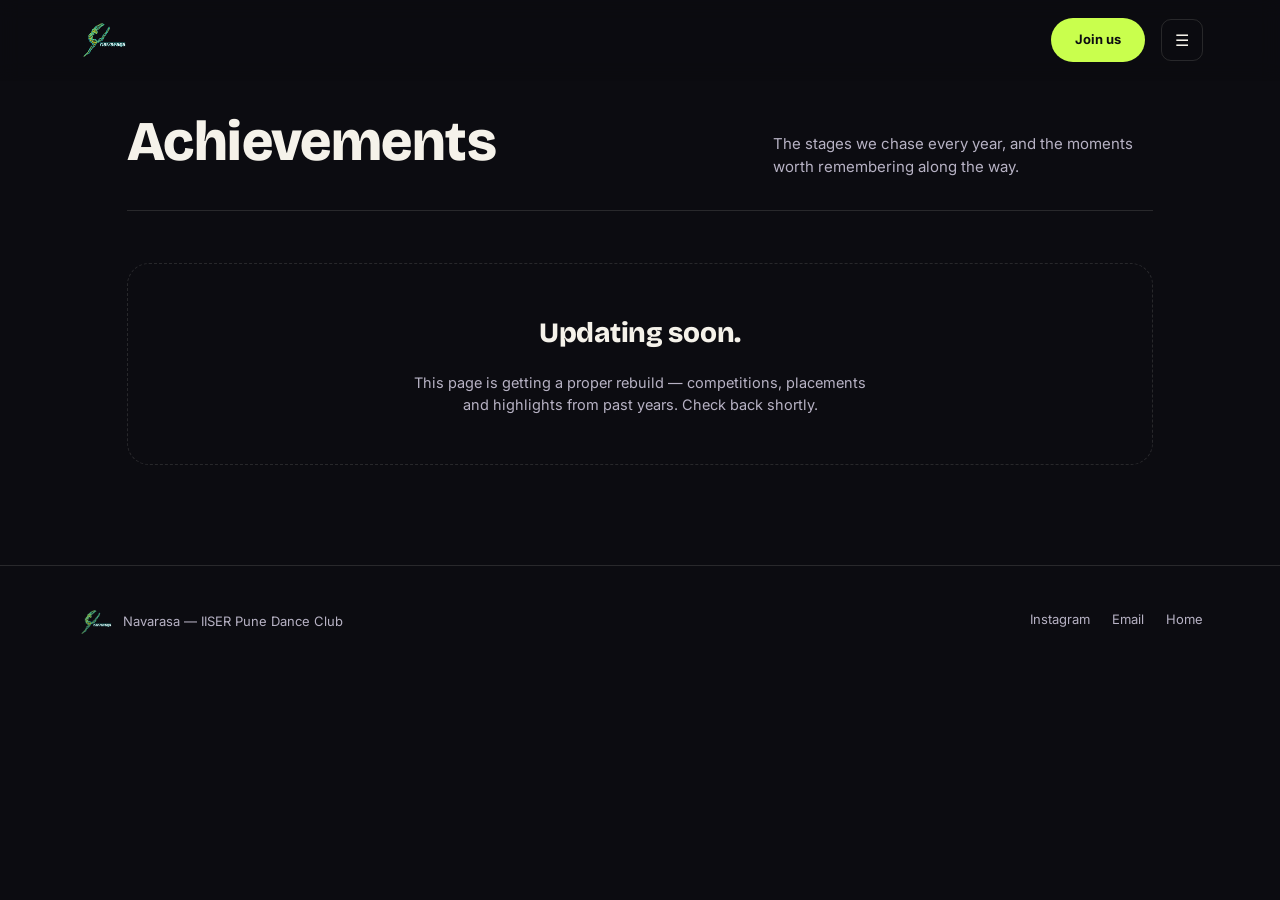
==== navarasa-site/achievements.html @ 78e98917 "modified to pafe view, updated the calender view, added short view section and more" ====
<!doctype html>
<html lang="en">
<head>
<meta charset="utf-8">
<meta name="viewport" content="width=device-width, initial-scale=1">
<title>Achievements — Navarasa</title>
<meta name="description" content="The competitions Navarasa, the IISER Pune dance club, trains for and competes at.">
<link rel="preconnect" href="https://fonts.googleapis.com">
<link rel="preconnect" href="https://fonts.gstatic.com" crossorigin>
<link href="https://fonts.googleapis.com/css2?family=Bricolage+Grotesque:opsz,wght@12..96,400..800&family=Permanent+Marker&family=Inter:wght@400;500;600;700&display=swap" rel="stylesheet">
<link rel="stylesheet" href="css/style.css">
</head>
<body>

<!-- ============ NAV ============ -->
<div class="topbar" id="topbar">
  <a href="index.html" class="brand"><img src="assets/logo.png" alt="Navarasa logo"></a>
  <div class="nav-cta">
    <a href="join.html" class="btn btn-acid" style="padding:10px 22px; font-size:13px;">Join us</a>
    <button class="menu-btn" id="menuOpen" aria-label="Open menu">☰</button>
  </div>
</div>

<div class="drawer" id="drawer">
  <div class="drawer-head">
    <a href="index.html" class="brand"><img src="assets/logo.png" alt="" style="height:30px"></a>
    <button class="menu-btn" id="menuClose" aria-label="Close menu" style="border-color:var(--line)">✕</button>
  </div>
  <nav>
    <a href="index.html" class="dl">Home</a>
    <a href="events.html" class="dl">Events</a>
    <a href="gallery.html" class="dl">Gallery</a>
    <a href="booking.html" class="dl">Book the room</a>
    <a href="team.html" class="dl">Team</a>
    <a href="achievements.html" class="dl active">Achievements</a>
    <a href="alumni.html" class="dl">Alumni</a>
    <a href="join.html" class="dl" style="color:var(--acid)">Join Navarasa</a>
  </nav>
</div>

<!-- ============ ACHIEVEMENTS ============ -->
<section class="section" id="achievements">
  <div class="wrap">
    <div class="head-row">
      <h2>Achievements</h2>
      <p>The stages we chase every year, and the moments worth remembering along the way.</p>
    </div>

    <div class="alumni-box">
      <h3>Updating soon.</h3>
      <p>This page is getting a proper rebuild — competitions, placements and highlights from past years. Check back shortly.</p>
    </div>
  </div>
</section>

<footer>
  <a href="index.html" class="fbrand"><img src="assets/logo.png" alt=""><span>Navarasa — IISER Pune Dance Club</span></a>
  <div class="flinks">
    <a href="https://instagram.com/_navarasa_" target="_blank" rel="noopener">Instagram</a>
    <a href="mailto:dance@sac.iiserpune.ac.in">Email</a>
    <a href="index.html">Home</a>
  </div>
</footer>

<script src="js/script.js"></script>
</body>
</html>
---- navarasa-site/css/style.css ----
/* ============ TOKENS ============ */
:root{
  --ink:#0c0c11;
  --ink-soft:#151420;
  --card:#1a1926;
  --line:rgba(245,242,234,.12);
  --paper:#f5f2ea;
  --paper-dim:#b7b2c4;
  --violet:#7c3bed;
  --violet-deep:#4b1fb0;
  --acid:#c9ff4d;
  --coral:#ff5c39;
  --magenta:#ff2f7e;
  --cyan:#31e0c8;
  --gold:#d4a843;

  --display:"Bricolage Grotesque", "Inter", sans-serif;
  --brush:"Permanent Marker", cursive;
  --sans:"Inter", -apple-system, sans-serif;

  --wrap: 1180px;
  --edge: 6vw;
}
@media (max-width:640px){ :root{ --edge: 22px; } }

*{ box-sizing:border-box; }
html{ scroll-behavior:smooth; }
body{
  margin:0;
  background:var(--ink);
  color:var(--paper);
  font-family:var(--sans);
  line-height:1.5;
  -webkit-font-smoothing:antialiased;
}
img{ max-width:100%; display:block; }
a{ color:inherit; text-decoration:none; }
h1,h2,h3,h4{ font-family:var(--display); font-weight:800; margin:0; letter-spacing:-0.01em; }
p{ margin:0; }
:focus-visible{ outline:3px solid var(--acid); outline-offset:3px; }
button{ font:inherit; color:inherit; cursor:pointer; }

.wrap{ max-width:var(--wrap); margin:0 auto; padding:0 var(--edge); }
.section{ padding:100px 0; position:relative; }
@media (max-width:640px){ .section{ padding:64px 0; } }

.eyebrow-pill{
  display:inline-flex; align-items:center; gap:8px;
  background:var(--ink-soft); border:1px solid var(--line);
  padding:8px 16px; border-radius:999px;
  font-size:13px; color:var(--paper-dim);
}
.eyebrow-pill b{ color:var(--acid); font-weight:600; }
.eyebrow-pill .pulse-dot{
  width:7px; height:7px; border-radius:50%; background:var(--magenta);
  box-shadow:0 0 8px var(--magenta);
  animation:dotPulse 2s infinite ease-in-out;
}
@keyframes dotPulse{
  0%,100%{ transform:scale(1); opacity:1; }
  50%{ transform:scale(1.4); opacity:.6; }
}

.sr-only{
  position:absolute; width:1px; height:1px; padding:0; margin:-1px;
  overflow:hidden; clip:rect(0,0,0,0); white-space:nowrap; border:0;
}

.btn{
  display:inline-flex; align-items:center; justify-content:center; gap:10px;
  padding:15px 28px; border-radius:999px; font-weight:700; font-size:15px;
  border:2px solid transparent; transition:transform .18s ease, background .18s ease;
  cursor:pointer;
}
.btn:hover{ transform:translateY(-2px); }
.btn-acid{ background:var(--acid); color:#0c0c11; }
.btn-acid:hover{ background:#dfffa0; }
.btn-outline{ background:transparent; border-color:var(--paper); color:var(--paper); }
.btn-outline:hover{ background:var(--paper); color:#0c0c11; }
.btn-magenta-outline{ background:transparent; border-color:var(--magenta); color:var(--magenta); }
.btn-magenta-outline:hover{ background:var(--magenta); color:#fff; }

.tag{
  font-size:12px; font-weight:700; letter-spacing:.02em;
  padding:5px 12px; border-radius:999px; display:inline-block;
}
.status-october{ background:rgba(255,47,126,.16); color:var(--magenta); }
.status-monthly{ background:rgba(49,224,200,.16); color:var(--cyan); }

@media (prefers-reduced-motion: reduce){
  *{ animation-duration:.001ms !important; animation-iteration-count:1 !important; transition-duration:.001ms !important; scroll-behavior:auto !important; }
}

/* ============ NAV ============ */
.topbar{
  position:fixed; top:0; left:0; right:0; z-index:500;
  display:flex; align-items:center; justify-content:space-between;
  padding:18px var(--edge);
  background:rgba(12,12,17,.7);
  backdrop-filter:blur(10px);
  border-bottom:1px solid transparent;
  transition:border-color .3s, background .3s;
}
.topbar.scrolled{ border-color:var(--line); background:rgba(12,12,17,.92); }
.brand{ display:flex; align-items:center; gap:10px; }
.brand img{ height:34px; width:auto; }
.brand span{ font-family:var(--display); font-weight:800; font-size:19px; letter-spacing:.02em; }
.nav-links{ display:flex; gap:30px; font-size:14px; font-weight:600; }
.nav-links a{ color:var(--paper-dim); transition:color .2s; }
.nav-links a:hover{ color:var(--acid); }
.nav-links a.active{ color:var(--paper); }
.dl.active{ color:var(--acid); }
.nav-cta{ display:flex; align-items:center; gap:16px; }
.menu-btn{
  display:grid; background:none; border:1px solid var(--line); border-radius:10px;
  width:42px; height:42px; place-items:center;
}
@media (max-width:860px){
  .nav-links{ display:none; }
}
.drawer{
  position:fixed; inset:0; z-index:600; background:var(--ink);
  transform:translateY(-100%); transition:transform .35s cubic-bezier(.7,0,.2,1);
  display:flex; flex-direction:column; padding:24px var(--edge);
}
.drawer.open{ transform:none; }
.drawer-head{ display:flex; justify-content:space-between; align-items:center; margin-bottom:40px; }
.drawer nav{ display:flex; flex-direction:column; gap:26px; font-family:var(--display); font-size:32px; font-weight:800; }
.drawer nav a{ color:var(--paper); }

/* ============ INTRO / LANDING OVERLAY ============ */
#introOverlay{
  position:fixed; inset:0; z-index:2000;
  background:var(--ink);
  display:flex; flex-direction:column; align-items:center; justify-content:center; gap:20px;
  transition:opacity .6s ease, visibility .6s ease;
}
#introOverlay img{
  width:min(46vw, 220px);
  opacity:0; transform:scale(.82);
  animation:introLogoIn .9s cubic-bezier(.2,.8,.2,1) forwards .1s;
  filter:drop-shadow(0 0 30px rgba(201,255,77,.22));
}
#introOverlay .intro-bar{
  width:64px; height:2px; background:var(--line); position:relative; overflow:hidden; border-radius:2px;
}
#introOverlay .intro-bar::after{
  content:""; position:absolute; inset:0; background:var(--acid);
  transform:scaleX(0); transform-origin:left;
  animation:introBarFill 1s cubic-bezier(.2,.8,.2,1) forwards .55s;
}
#introOverlay.hide{ opacity:0; visibility:hidden; pointer-events:none; }
@keyframes introLogoIn{ to{ opacity:1; transform:scale(1); } }
@keyframes introBarFill{ to{ transform:scaleX(1); } }

/* ============ HERO ============ */
.hero{
  position:relative; min-height:100vh; display:flex; flex-direction:column;
  justify-content:flex-end; overflow:hidden; padding-top:110px;
}
.hero-media{ position:absolute; inset:0; z-index:0; }
.hero-media img{ width:100%; height:100%; object-fit:cover; object-position:center 30%; filter:saturate(1.05); }
/* Lighter overlay so the background image shows through more clearly */
.hero-media::after{
  content:""; position:absolute; inset:0;
  background:
    linear-gradient(180deg, rgba(12,12,17,.30) 0%, rgba(12,12,17,.15) 35%, rgba(12,12,17,.85) 88%),
    radial-gradient(circle at 12% 8%, rgba(124,59,237,.30), transparent 45%);
}
/* Only the coral blob remains — green/acid blob removed */
.blob{ position:absolute; border-radius:50%; filter:blur(2px); z-index:1; pointer-events:none; }
.blob-coral{ width:70px; height:70px; background:var(--coral); bottom:34%; left:5vw; opacity:.65; border-radius:38% 62% 60% 40%/40% 40% 60% 60%; }

.hero-content{ position:relative; z-index:2; padding:0 var(--edge) 70px; }
.hero-badge{ margin-bottom:22px; }

/* Dynamic shimmer wordmark — custom logotype, masked so the same animated
   gradient effect that used to run on the text now runs on the artwork */
.hero h1{ line-height:.86; }
.hero-wordmark{
  display:block;
  width:min(88vw, 760px);
  aspect-ratio:1400/394;
  background:linear-gradient(105deg,
    rgba(245,242,234,.5) 0%,
    rgba(245,242,234,.82) 20%,
    rgba(201,255,77,.5) 34%,
    rgba(245,242,234,.82) 48%,
    rgba(245,242,234,.5) 62%,
    rgba(245,242,234,.82) 80%,
    rgba(245,242,234,.5) 100%);
  background-size:260% 100%;
  -webkit-mask-image:url("[data-uri]");
  mask-image:url("[data-uri]");
  -webkit-mask-repeat:no-repeat; mask-repeat:no-repeat;
  -webkit-mask-position:left center; mask-position:left center;
  -webkit-mask-size:contain; mask-size:contain;
  opacity:0; transform:translateY(40px);
  animation: riseUp .8s cubic-bezier(.2,.8,.2,1) forwards, heroShimmer 9s ease-in-out infinite;
  animation-delay:0s, .4s;
}
@keyframes heroShimmer{
  0%{ background-position:0% 50%; }
  100%{ background-position:-260% 50%; }
}
@keyframes riseUp{ to{ opacity:1; transform:none; } }
.hero .brush{
  font-family:var(--brush); font-weight:400; color:var(--acid);
  font-size:clamp(22px, 3vw, 36px); display:block; margin-top:18px; transform:rotate(-1.5deg);
  opacity:.85;
}
.hero-row{ display:flex; flex-wrap:wrap; align-items:center; gap:20px; margin-top:36px; }
.hero-sub{ max-width:440px; color:rgba(183,178,196,.75); font-size:16px; }
.scroll-cue{ position:absolute; bottom:26px; right:var(--edge); z-index:2; color:var(--paper-dim); font-size:12px; display:flex; flex-direction:column; align-items:center; gap:8px; }
.scroll-cue .line{ width:1px; height:34px; background:linear-gradient(var(--paper-dim), transparent); animation:scrolldown 1.8s ease-in-out infinite; }
@keyframes scrolldown{ 0%{ transform:scaleY(0); transform-origin:top;} 50%{transform:scaleY(1); transform-origin:top;} 51%{transform-origin:bottom;} 100%{transform:scaleY(0); transform-origin:bottom;} }

/* (hero h1 span entrance + shimmer animation now defined above, combined) */

/* (photo strip removed for now) */

/* ============ ABOUT — 3D TILT CARD ============ */
.about-section{
  background:radial-gradient(circle at 80% 0%, rgba(124,59,237,.10), transparent 55%), var(--ink);
  overflow:hidden;
}
.about-layout{ display:grid; grid-template-columns:.85fr 1.15fr; gap:60px; align-items:center; }
@media (max-width:900px){ .about-layout{ grid-template-columns:1fr; gap:40px; } }

.about-copy p{ color:var(--paper-dim); font-size:16px; line-height:1.7; margin-bottom:18px; max-width:460px; }
.about-copy p:last-of-type{ margin-bottom:0; }

.about-tilt-wrap{
  perspective:1400px;
  display:flex; align-items:center; justify-content:center;
}
.about-card{
  position:relative;
  width:100%;
  max-width:420px;
  aspect-ratio:4/5;
  border-radius:26px;
  transform-style:preserve-3d;
  transform:rotateX(0deg) rotateY(0deg);
  transition:transform .35s cubic-bezier(.2,.8,.2,1);
  will-change:transform;
}
.about-card-bg{
  position:absolute; inset:0; border-radius:26px; overflow:hidden;
  transform:translateZ(-30px) scale(1.12);
}
.about-card-bg img{ width:100%; height:100%; object-fit:cover; filter:saturate(1.05); }
.about-card-bg::after{
  content:""; position:absolute; inset:0;
  background:linear-gradient(180deg, rgba(12,12,17,0) 0%, rgba(12,12,17,.1) 55%, rgba(12,12,17,.82) 100%);
}
.about-card-caption{
  position:absolute; left:0; right:0; bottom:0; padding:28px;
  transform:translateZ(10px);
}
.about-card-caption .brush{
  font-family:var(--brush); color:var(--acid); font-size:22px; transform:rotate(-2deg);
  display:block; margin-bottom:8px; text-shadow:0 2px 14px rgba(0,0,0,.7);
}
.about-card-caption h3{ font-size:24px; color:var(--paper); text-shadow:0 2px 14px rgba(0,0,0,.7); }
.about-card-badge{
  position:absolute; top:26px; right:26px;
  transform:translateZ(60px);
  background:var(--acid); color:#0c0c11; font-family:var(--display); font-weight:800;
  font-size:13px; padding:10px 16px; border-radius:999px;
  box-shadow:0 15px 30px rgba(0,0,0,.5);
}
@media (max-width:640px){
  .about-card{ max-width:320px; }
}

/* ============ SECTION HEADINGS ============ */
.head-row{ display:flex; align-items:flex-end; justify-content:space-between; gap:24px; flex-wrap:wrap; margin-bottom:52px; border-bottom:1px solid var(--line); padding-bottom:26px; }
.head-row h2{ font-size:clamp(34px,5vw,56px); }
.head-row p{ max-width:380px; color:var(--paper-dim); font-size:15px; padding-bottom:6px; }

/* ============ MOVEMENT / FEATURE TILES ============ */
.tiles{ display:grid; grid-template-columns:1fr 1fr; gap:2px; background:var(--line); border:1px solid var(--line); }
@media (max-width:760px){ .tiles{ grid-template-columns:1fr; } }
.tile{ background:var(--ink); padding:38px; display:flex; flex-direction:column; gap:16px; transition:background .25s; }
.tile:hover{ background:var(--ink-soft); }
.tile .ic{ width:46px; height:46px; }
.tile h3{ font-size:26px; }
.tile p{ color:var(--paper-dim); font-size:14.5px; max-width:340px; }

/* ============ EVENTS — CALENDAR (dynamic glow) ============ */
.events-section{ background:radial-gradient(circle at 85% 10%, rgba(255,47,126,.14), transparent 55%), var(--ink-soft); border-top:1px solid var(--line); border-bottom:1px solid var(--line); }

.calendar-card{
  background:rgba(26,25,38,.6);
  backdrop-filter:blur(22px); -webkit-backdrop-filter:blur(22px);
  border:1px solid rgba(255,47,126,.22); border-radius:28px;
  padding:34px; margin-bottom:26px;
  box-shadow:0 24px 70px rgba(0,0,0,.55), 0 0 40px rgba(255,47,126,.08);
  transition:box-shadow .3s ease, border-color .3s ease;
}
@media (max-width:640px){ .calendar-card{ padding:22px 16px; border-radius:20px; } }
.calendar-head{ display:flex; justify-content:space-between; align-items:flex-start; margin-bottom:30px; gap:16px; }
.calendar-head .eyebrow-pill{ margin-bottom:10px; }
.calendar-month-row{ display:flex; align-items:center; gap:14px; }
.calendar-month{ font-size:clamp(30px,5vw,46px); min-width:13ch; }
.calendar-mark{ height:26px; width:auto; opacity:.75; }

.cal-nav-btn{
  width:38px; height:38px; border-radius:50%; flex:none;
  background:rgba(255,255,255,.04); border:1px solid var(--line);
  color:var(--paper); font-size:17px; display:grid; place-items:center;
  transition:background .2s ease, border-color .2s ease, box-shadow .2s ease, transform .2s ease;
}
.cal-nav-btn:hover{
  background:rgba(255,47,126,.16); border-color:var(--magenta);
  box-shadow:0 0 16px rgba(255,47,126,.35); transform:translateY(-1px);
}

.calendar-grid{ display:grid; grid-template-columns:repeat(7,1fr); gap:4px; }
.cal-dow{ text-align:center; font-size:11px; font-weight:700; letter-spacing:.05em; text-transform:uppercase; color:var(--paper-dim); padding-bottom:12px; }
.cal-day{
  min-height:64px; border-radius:12px; padding-top:10px;
  display:flex; flex-direction:column; align-items:center; gap:5px;
  font-size:14px; color:var(--paper-dim); text-align:center;
  background:rgba(255,255,255,.015); border:1px solid transparent;
  transition:background .25s ease, border-color .25s ease, box-shadow .25s ease, transform .25s ease;
}
.cal-day.empty{ visibility:hidden; background:none; }
.cal-day .num{ line-height:1; }
.cal-day.marked{
  cursor:pointer;
  background:rgba(255,47,126,.07);
  border-color:rgba(255,47,126,.25);
  box-shadow:0 0 14px rgba(255,47,126,.08);
}
.cal-day.marked .num{ color:var(--paper); font-weight:800; }
.cal-day.marked:hover{
  background:rgba(255,47,126,.18);
  border-color:rgba(255,47,126,.5);
  box-shadow:0 0 22px rgba(255,47,126,.3);
  transform:translateY(-2px);
}
.cal-day .dot-bar{ width:20px; height:4px; border-radius:2px; }
.cal-day .cal-cap{ font-size:8.5px; line-height:1.25; color:var(--paper-dim); max-width:60px; }
.dot-bar.cat-october{ background:var(--magenta); box-shadow:0 0 8px rgba(255,47,126,.6); }
.dot-bar.cat-monthly{ background:var(--cyan); box-shadow:0 0 8px rgba(49,224,200,.6); }
@media (max-width:640px){
  .cal-day{ min-height:52px; font-size:12px; padding-top:8px; }
  .cal-day .cal-cap{ display:none; }
}

.calendar-legend{ display:flex; gap:26px; flex-wrap:wrap; margin-bottom:16px; }
.legend-item{ display:flex; align-items:center; gap:8px; font-size:13px; color:var(--paper-dim); }
.legend-dot{ width:10px; height:10px; border-radius:50%; flex:none; }
.legend-dot.cat-october{ background:var(--magenta); box-shadow:0 0 8px var(--magenta); }
.legend-dot.cat-monthly{ background:var(--cyan); box-shadow:0 0 8px var(--cyan); }

.events-note{ margin-top:6px; color:var(--paper-dim); font-size:13.5px; display:flex; align-items:center; gap:10px; flex-wrap:wrap; }
.events-note a{ color:var(--magenta); font-weight:700; }

/* poster modal (opened by clicking a marked calendar date) */
.poster-modal{ position:fixed; inset:0; z-index:900; background:rgba(8,8,10,.9); backdrop-filter:blur(14px); -webkit-backdrop-filter:blur(14px); display:none; align-items:center; justify-content:center; padding:6vw; }
.poster-modal.open{ display:flex; }
.poster-close{
  position:absolute; top:24px; right:28px; background:none; border:1px solid var(--line);
  color:var(--paper); padding:9px 18px; border-radius:999px; font-size:11px;
  letter-spacing:.12em; text-transform:uppercase; transition:border-color .2s, color .2s, box-shadow .2s;
}
.poster-close:hover{ border-color:var(--acid); color:var(--acid); box-shadow:0 0 14px rgba(201,255,77,.3); }
.poster-card{
  background:var(--card); border:1px solid rgba(255,47,126,.28); border-radius:20px;
  max-width:420px; width:100%; overflow:hidden; text-align:center;
  box-shadow:0 30px 80px rgba(0,0,0,.7), 0 0 40px rgba(255,47,126,.15);
}
.poster-card img{ width:100%; display:block; }
.poster-card .poster-body{ padding:32px 28px; }
.poster-card .poster-tag{ margin-bottom:16px; }
.poster-card h3{ font-family:var(--brush); font-size:30px; font-weight:400; margin-bottom:8px; color:var(--paper); }
.poster-card .poster-date{ color:var(--paper-dim); font-size:13px; margin-bottom:18px; }
.poster-card .poster-placeholder-note{ font-size:12.5px; color:var(--paper-dim); border-top:1px solid var(--line); padding-top:16px; }
.poster-card .poster-placeholder-note a{ color:var(--magenta); font-weight:700; }

/* ============ GALLERY — 3D CAROUSEL ============ */
.gallery-section{
  background:
    radial-gradient(ellipse at 50% 100%, rgba(124,59,237,.12), transparent 60%),
    radial-gradient(ellipse at 20% 0%, rgba(201,255,77,.06), transparent 50%),
    var(--ink);
  overflow:hidden;
}

.stage-carousel-wrap{
  position:relative;
  display:flex;
  align-items:center;
  justify-content:center;
  padding:0 var(--edge);
  min-height:420px;
  perspective:1200px;
}

.stage-carousel{
  position:relative;
  width:100%;
  max-width:900px;
  height:420px;
  perspective:1200px;
  transform-style:preserve-3d;
}

.carousel-track{
  position:relative;
  width:100%;
  height:100%;
  transform-style:preserve-3d;
}

.carousel-slide{
  position:absolute;
  top:50%; left:50%;
  width:340px;
  height:380px;
  transform:translate(-50%,-50%) rotateY(0deg) translateZ(0px) scale(0.6);
  transition:all .65s cubic-bezier(.4,0,.2,1);
  border-radius:16px;
  overflow:hidden;
  cursor:pointer;
  opacity:0;
  pointer-events:none;
  box-shadow:0 20px 60px rgba(0,0,0,.5);
}
.carousel-slide img{
  width:100%; height:100%; object-fit:cover;
  filter:brightness(.7) saturate(.9);
  transition:filter .65s ease;
}
.carousel-slide .slide-label{
  position:absolute;
  bottom:0; left:0; right:0;
  padding:16px 20px;
  background:linear-gradient(transparent, rgba(0,0,0,.85));
  color:var(--paper);
  font-family:var(--display);
  font-weight:700;
  font-size:15px;
  letter-spacing:.02em;
  opacity:0;
  transform:translateY(10px);
  transition:opacity .4s ease, transform .4s ease;
}

/* Active center slide */
.carousel-slide.active{
  transform:translate(-50%,-50%) rotateY(0deg) translateZ(80px) scale(1);
  opacity:1;
  pointer-events:auto;
  z-index:10;
  box-shadow:
    0 30px 80px rgba(0,0,0,.6),
    0 0 40px rgba(124,59,237,.15);
}
.carousel-slide.active img{
  filter:brightness(1) saturate(1.1);
}
.carousel-slide.active .slide-label{
  opacity:1;
  transform:translateY(0);
}

/* Prev slide (left) */
.carousel-slide.prev{
  transform:translate(-50%,-50%) translateX(-320px) rotateY(25deg) translateZ(-60px) scale(.78);
  opacity:.7;
  pointer-events:auto;
  z-index:5;
}
.carousel-slide.prev img{
  filter:brightness(.55) saturate(.7);
}

/* Next slide (right) */
.carousel-slide.next{
  transform:translate(-50%,-50%) translateX(320px) rotateY(-25deg) translateZ(-60px) scale(.78);
  opacity:.7;
  pointer-events:auto;
  z-index:5;
}
.carousel-slide.next img{
  filter:brightness(.55) saturate(.7);
}

/* Far-prev (left far) */
.carousel-slide.far-prev{
  transform:translate(-50%,-50%) translateX(-520px) rotateY(40deg) translateZ(-180px) scale(.55);
  opacity:.3;
  pointer-events:none;
  z-index:2;
}

/* Far-next (right far) */
.carousel-slide.far-next{
  transform:translate(-50%,-50%) translateX(520px) rotateY(-40deg) translateZ(-180px) scale(.55);
  opacity:.3;
  pointer-events:none;
  z-index:2;
}

/* Carousel arrows */
.carousel-arrow{
  position:absolute;
  top:50%;
  transform:translateY(-50%);
  z-index:20;
  background:rgba(12,12,17,.6);
  backdrop-filter:blur(8px);
  border:1px solid rgba(245,242,234,.15);
  color:var(--paper);
  width:52px; height:52px;
  border-radius:50%;
  font-size:28px;
  display:grid; place-items:center;
  transition:all .25s ease;
  cursor:pointer;
}
.carousel-arrow:hover{
  background:var(--violet);
  border-color:var(--violet);
  transform:translateY(-50%) scale(1.1);
}
.carousel-prev{ left:max(var(--edge), 2vw); }
.carousel-next{ right:max(var(--edge), 2vw); }

/* Carousel dots */
.carousel-dots{
  display:flex;
  justify-content:center;
  gap:10px;
  padding:28px 0 0;
}
.carousel-dot{
  width:10px; height:10px;
  border-radius:50%;
  background:var(--line);
  border:none;
  cursor:pointer;
  transition:all .3s ease;
}
.carousel-dot.active{
  background:var(--acid);
  box-shadow:0 0 12px rgba(201,255,77,.4);
  transform:scale(1.3);
}

/* Responsive carousel */
@media (max-width:900px){
  .stage-carousel{ height:340px; }
  .carousel-slide{ width:260px; height:300px; }
  .carousel-slide.prev{ transform:translate(-50%,-50%) translateX(-200px) rotateY(20deg) translateZ(-40px) scale(.72); }
  .carousel-slide.next{ transform:translate(-50%,-50%) translateX(200px) rotateY(-20deg) translateZ(-40px) scale(.72); }
  .carousel-slide.far-prev,
  .carousel-slide.far-next{ opacity:0; }
}
@media (max-width:640px){
  .stage-carousel-wrap{ min-height:320px; }
  .stage-carousel{ height:300px; }
  .carousel-slide{ width:220px; height:260px; }
  .carousel-slide.prev{ transform:translate(-50%,-50%) translateX(-150px) rotateY(18deg) translateZ(-30px) scale(.68); opacity:.5; }
  .carousel-slide.next{ transform:translate(-50%,-50%) translateX(150px) rotateY(-18deg) translateZ(-30px) scale(.68); opacity:.5; }
  .carousel-arrow{ width:40px; height:40px; font-size:22px; }
}

/* Lightbox */
.lightbox{ position:fixed; inset:0; z-index:800; background:rgba(8,8,10,.92); display:none; place-items:center; padding:5vw; }
.lightbox.open{ display:grid; }
.lightbox img{ max-width:100%; max-height:86vh; border-radius:10px; }
.lightbox-close{ position:absolute; top:24px; right:28px; background:none; border:0; color:var(--paper); font-size:30px; }

/* ============ VIDEOS — SCROLL REEL STRIP ============ */
/* Deliberately different from the photo carousel above: this one is a free
   horizontal drag/scroll strip, and the "active" card is driven continuously
   by scroll position rather than clicks. */
.videos-section{
  background:radial-gradient(ellipse at 80% 100%, rgba(49,224,200,.08), transparent 55%), var(--ink);
}
.reel-strip-wrap{
  display:flex; gap:22px; overflow-x:auto; scroll-snap-type:x mandatory;
  -webkit-overflow-scrolling:touch; padding:10px var(--edge) 30px;
  scrollbar-width:none;
}
.reel-strip-wrap::-webkit-scrollbar{ display:none; }
.reel-strip{ display:flex; gap:22px; margin:0 auto; }
.reel-card{
  scroll-snap-align:center; flex:none; width:210px; aspect-ratio:9/16;
  border-radius:22px; position:relative; overflow:hidden; cursor:pointer;
  background:linear-gradient(160deg, var(--ink-soft) 0%, #05050a 100%);
  border:1px solid var(--line);
  opacity:.55; transform:scale(.9);
  transition:transform .3s ease, opacity .3s ease, border-color .3s ease, box-shadow .3s ease;
}
.reel-card.is-center{
  opacity:1; transform:scale(1.05);
  border-color:var(--cyan);
  box-shadow:0 25px 60px rgba(0,0,0,.55), 0 0 30px rgba(49,224,200,.18);
}
.reel-thumb{ position:absolute; inset:0; display:grid; place-items:center; }
.reel-play{
  width:58px; height:58px; border-radius:50%; display:grid; place-items:center;
  background:rgba(255,255,255,.08); border:1px solid rgba(255,255,255,.25);
  backdrop-filter:blur(6px); -webkit-backdrop-filter:blur(6px);
  color:var(--paper); font-size:18px;
  transition:background .2s ease, transform .2s ease;
}
.reel-card.is-center .reel-play{ background:rgba(49,224,200,.18); border-color:var(--cyan); }
.reel-card:hover .reel-play{ transform:scale(1.08); }
.reel-label{
  position:absolute; left:0; right:0; bottom:0; padding:16px 14px;
  background:linear-gradient(transparent, rgba(0,0,0,.88));
  color:var(--paper); font-size:13px; font-weight:700; text-align:center;
}
@media (max-width:640px){ .reel-card{ width:170px; } }

.video-modal{ position:fixed; inset:0; z-index:900; background:rgba(8,8,10,.9); backdrop-filter:blur(14px); -webkit-backdrop-filter:blur(14px); display:none; align-items:center; justify-content:center; padding:6vw; }
.video-modal.open{ display:flex; }
.video-modal-card{
  background:var(--card); border:1px solid rgba(49,224,200,.28); border-radius:20px;
  max-width:360px; width:100%; overflow:hidden; text-align:center;
  box-shadow:0 30px 80px rgba(0,0,0,.7), 0 0 40px rgba(49,224,200,.15);
}
.video-modal-card video{ width:100%; display:block; aspect-ratio:9/16; background:#000; }
.video-modal-card .video-body{ padding:32px 28px; }
.video-modal-card h3{ font-family:var(--brush); font-size:28px; font-weight:400; margin-bottom:14px; color:var(--paper); }
.video-modal-card .video-placeholder-note{ font-size:12.5px; color:var(--paper-dim); line-height:1.6; }
.video-modal-card .video-placeholder-note a{ color:var(--cyan); font-weight:700; }

/* ============ BOOKING ============ */
.booking{ position:relative; background:var(--ink); }
.booking-wrap{ display:grid; grid-template-columns:.9fr 1.1fr; gap:60px; align-items:start; }
@media (max-width:900px){ .booking-wrap{ grid-template-columns:1fr; } }
.vertical-note{
  writing-mode:vertical-rl; text-transform:uppercase; letter-spacing:.2em; font-size:11px;
  color:var(--magenta); position:absolute; left:14px; top:120px; display:none;
}
@media (min-width:1300px){ .vertical-note{ display:block; } }
.room-facts{ border-top:1px solid var(--line); margin-top:26px; }
.room-facts div{ display:flex; justify-content:space-between; gap:16px; padding:16px 0; border-bottom:1px solid var(--line); font-size:14px; }
.room-facts span{ color:var(--paper-dim); }
.room-facts b{ text-align:right; }

.form-card{ background:var(--card); border:1px solid var(--line); border-radius:22px; padding:34px; }
.field{ margin-bottom:18px; display:flex; flex-direction:column; gap:8px; }
.field label{ font-size:13px; color:var(--paper-dim); font-weight:600; }
.field input, .field select, .field textarea{
  background:var(--ink); border:1px solid var(--line); border-radius:10px; padding:13px 14px;
  color:var(--paper); font-family:var(--sans); font-size:14.5px; resize:vertical;
}
.field input:focus, .field select:focus, .field textarea:focus{ border-color:var(--magenta); }
.field-row{ display:grid; grid-template-columns:1fr 1fr; gap:16px; }
@media (max-width:520px){ .field-row{ grid-template-columns:1fr; } }
.form-note{ font-size:12.5px; color:var(--paper-dim); margin-top:14px; }
.confirm-box{ display:none; margin-top:18px; background:rgba(201,255,77,.1); border:1px solid var(--acid); color:var(--acid); border-radius:12px; padding:16px; font-size:14px; }
.confirm-box.show{ display:block; }

/* ============ TEAM — POLAROID, DYNAMIC ============ */
.team-section{
  position:relative;
  background:var(--ink);
  overflow:hidden;
}

/* Decorative background layer — warm golden abstract gradients */
.team-bg-decor{
  position:absolute;
  inset:0;
  z-index:0;
  pointer-events:none;
  background:
    radial-gradient(ellipse at 10% 20%, rgba(212,168,67,.10), transparent 45%),
    radial-gradient(ellipse at 90% 80%, rgba(212,168,67,.08), transparent 40%),
    radial-gradient(ellipse at 50% 50%, rgba(124,59,237,.06), transparent 50%);
}
.team-section .wrap{
  position:relative;
  z-index:1;
}

.polaroid-grid{
  display:grid;
  grid-template-columns:repeat(auto-fill, minmax(200px, 1fr));
  gap:30px;
  justify-items:center;
}
@media (max-width:640px){
  .polaroid-grid{ grid-template-columns:repeat(2, 1fr); gap:18px; }
}

.polaroid-card{
  --tilt:0deg;
  background:#1c1b24;
  border:1px solid rgba(212,168,67,.15);
  border-radius:6px;
  padding:10px 10px 14px;
  transform:rotate(var(--tilt));
  transition:transform .35s cubic-bezier(.2,.8,.2,1), box-shadow .35s ease, border-color .35s ease, opacity .7s ease;
  cursor:default;
  position:relative;
  width:100%;
  max-width:220px;
  /* dynamic entrance — starts hidden, revealed on scroll via .in-view */
  opacity:0;
  transform:translateY(36px) rotate(var(--tilt));
}
.polaroid-card.in-view{
  opacity:1;
  transform:rotate(var(--tilt));
}
.polaroid-card::before{
  content:"";
  position:absolute;
  top:-6px; left:50%;
  transform:translateX(-50%);
  width:30px; height:12px;
  background:rgba(212,168,67,.25);
  border-radius:2px;
  opacity:0;
  transition:opacity .3s ease;
}
.polaroid-card:hover{
  transform:rotate(0deg) translateY(-6px) scale(1.04);
  box-shadow:
    0 20px 50px rgba(0,0,0,.5),
    0 0 20px rgba(212,168,67,.12);
  border-color:rgba(212,168,67,.35);
}
.polaroid-card:hover::before{
  opacity:1;
}
.polaroid-card:hover .polaroid-frame{
  animation-play-state:paused;
}

.polaroid-frame{
  aspect-ratio:3/4;
  border-radius:4px;
  overflow:hidden;
  background:#0c0c11;
  /* gentle continuous idle motion — the "dynamic" life of the section */
  animation:polaroidFloat 6.5s ease-in-out infinite;
  animation-delay:var(--float-delay, 0s);
}
@keyframes polaroidFloat{
  0%,100%{ transform:translateY(0); }
  50%{ transform:translateY(-6px); }
}
.polaroid-frame img{
  width:100%; height:100%;
  object-fit:cover;
  filter:grayscale(.12) contrast(1.05);
  transition:filter .4s ease, transform .4s ease;
}
.polaroid-card:hover .polaroid-frame img{
  filter:grayscale(0) contrast(1.1) brightness(1.05);
  transform:scale(1.04);
}

.polaroid-info{
  display:flex;
  flex-direction:column;
  gap:2px;
  margin-top:10px;
  text-align:center;
}
.polaroid-name{
  font-family:var(--display);
  font-weight:700;
  font-size:14px;
  color:var(--paper);
  line-height:1.3;
}
.polaroid-role{
  font-size:11.5px;
  font-weight:700;
  letter-spacing:.04em;
  text-transform:uppercase;
  color:var(--gold);
}

/* ============ ALUMNI ============ */
.alumni-box{
  border:1px dashed var(--line); border-radius:22px; padding:48px; text-align:center;
  display:flex; flex-direction:column; align-items:center; gap:18px;
}
.alumni-box h3{ font-size:28px; max-width:480px; }
.alumni-box p{ color:var(--paper-dim); max-width:480px; font-size:14.5px; }
.alumni-form{ display:flex; gap:10px; flex-wrap:wrap; justify-content:center; margin-top:10px; }
.alumni-form input{ background:var(--ink); border:1px solid var(--line); border-radius:999px; padding:12px 18px; color:var(--paper); font-size:14px; min-width:160px; }

/* ============ JOIN / CONTACT ============ */
.join{ background:var(--violet); position:relative; overflow:hidden; }
.join::before{ content:""; position:absolute; inset:0; background:radial-gradient(circle at 90% 0%, rgba(0,0,0,.25), transparent 55%); }
.join h2{ font-size:clamp(40px,7vw,84px); color:#fff; position:relative; z-index:1; }
.join-row{ display:flex; flex-wrap:wrap; gap:60px; align-items:center; justify-content:space-between; margin-top:44px; position:relative; z-index:1; }
.join-info{ max-width:420px; }
.join-info p{ color:rgba(255,255,255,.85); font-size:15px; margin-bottom:22px; }
.qr-row{ display:flex; gap:26px; }
.qr-card{ text-align:center; }
.qr-card .box{ background:#fff; padding:10px; border-radius:14px; width:120px; height:120px; }
.qr-card img{ width:100%; height:100%; object-fit:contain; }
.qr-card span{ display:block; margin-top:10px; font-size:12px; color:#fff; font-weight:700; }

/* (Achievements page is a simple "updating soon" placeholder — reuses .alumni-box) */

/* ============ FOOTER ============ */
footer{ padding:44px var(--edge); display:flex; flex-wrap:wrap; justify-content:space-between; gap:20px; border-top:1px solid var(--line); font-size:13px; color:var(--paper-dim); }
footer .fbrand{ display:flex; align-items:center; gap:10px; }
footer .fbrand img{ height:24px; }
footer .flinks{ display:flex; gap:22px; }
footer .flinks a:hover{ color:var(--acid); }
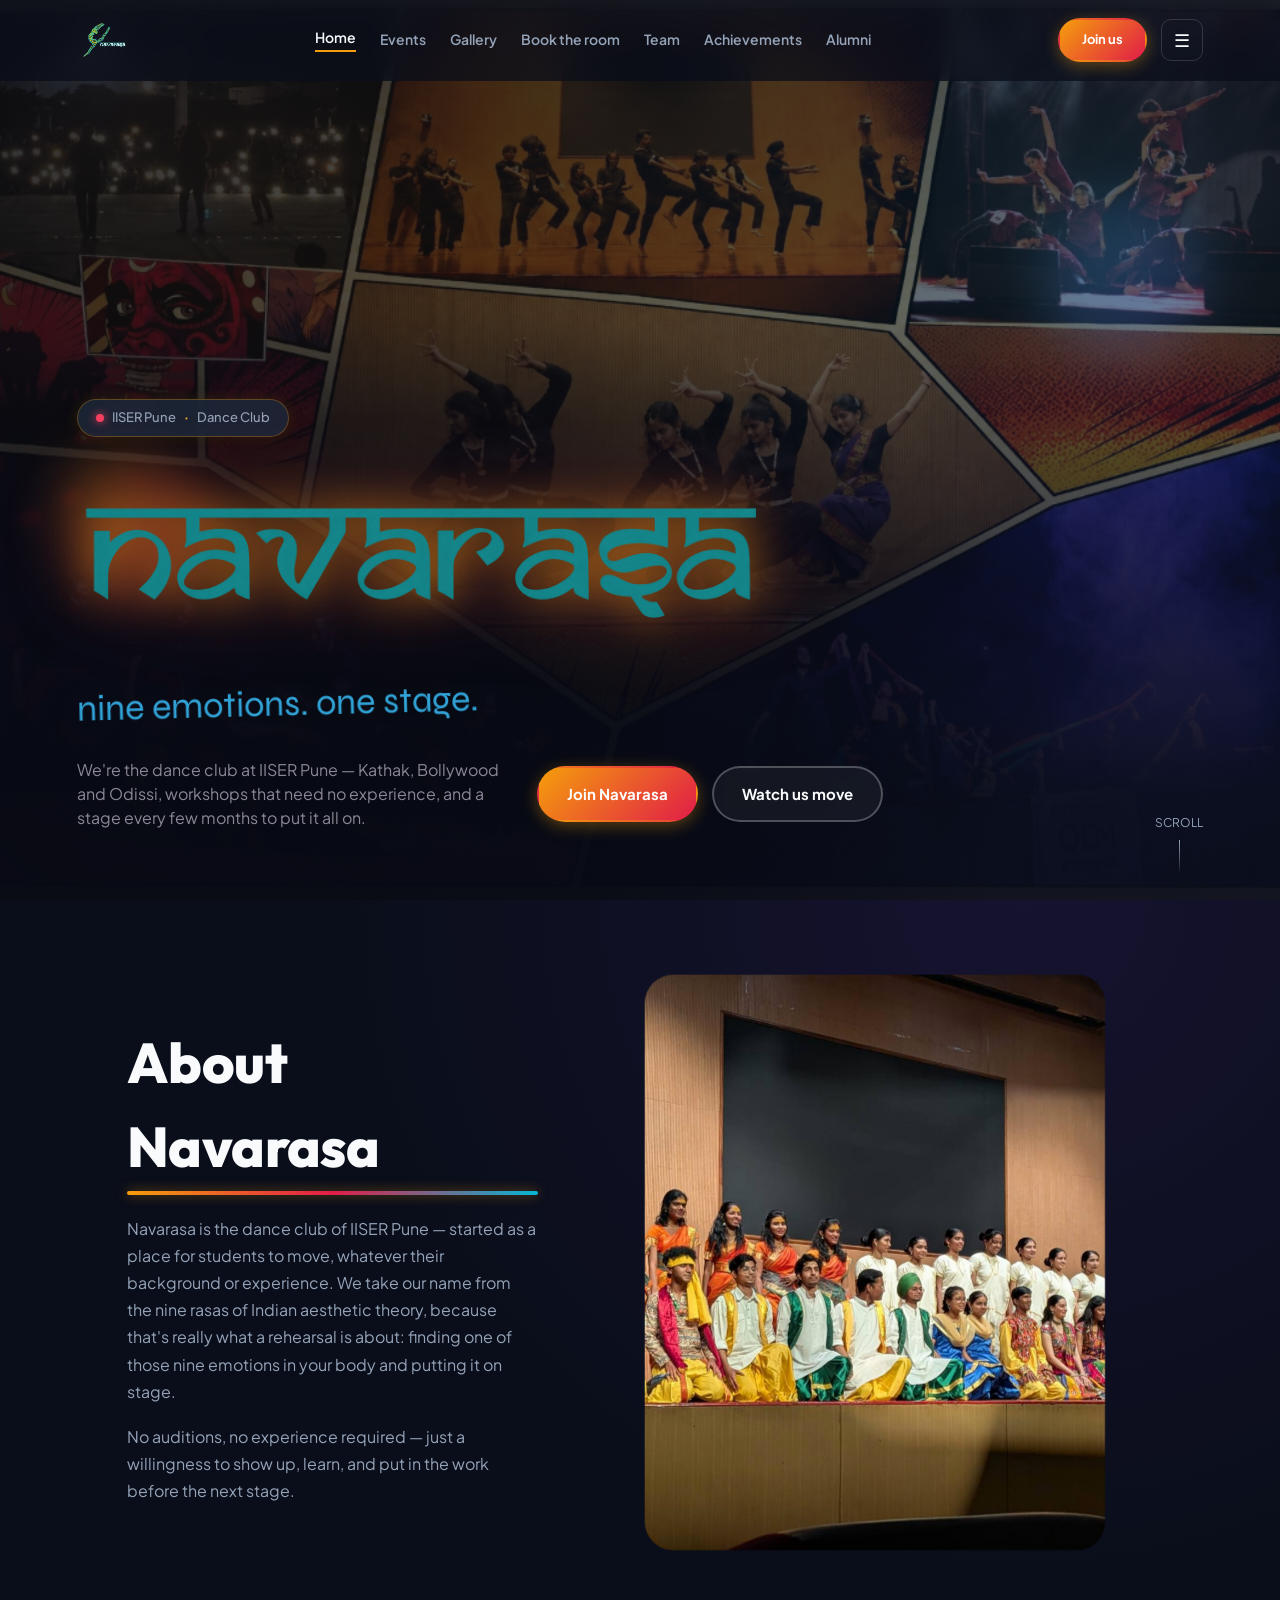
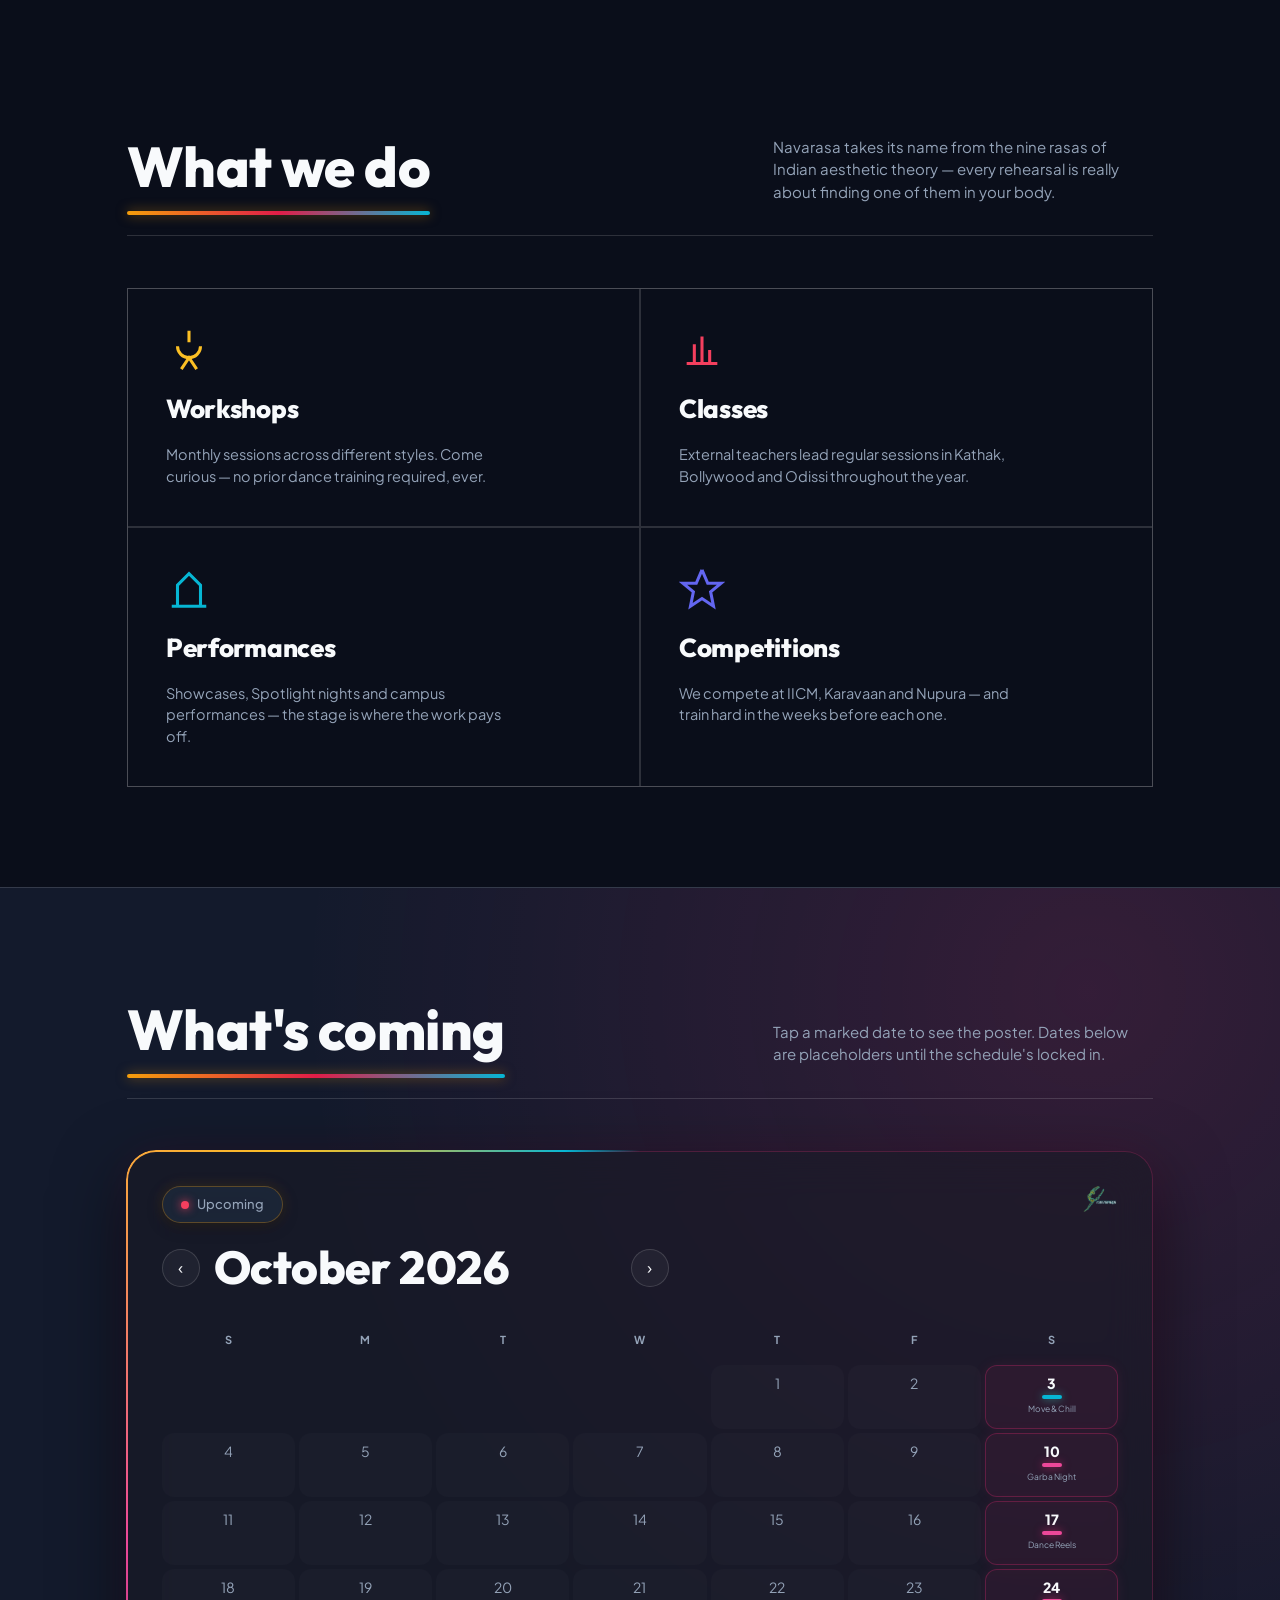
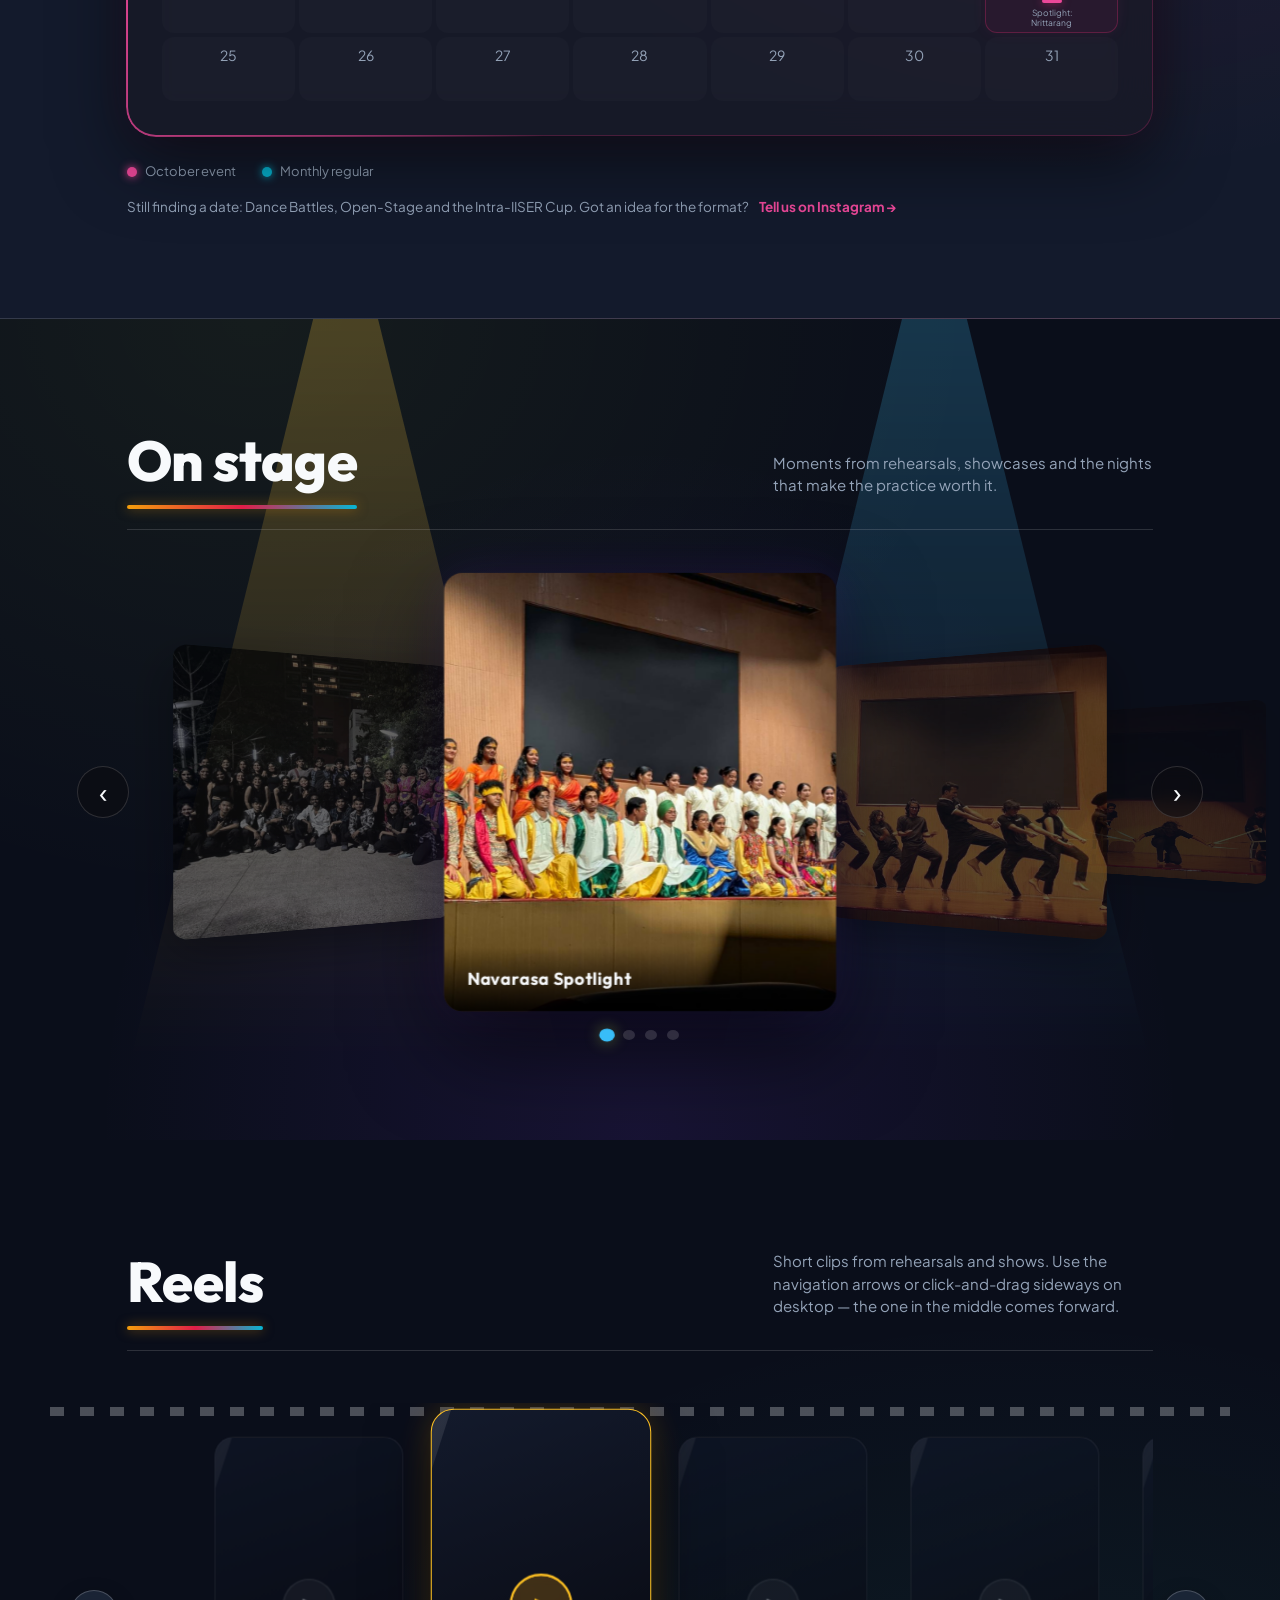
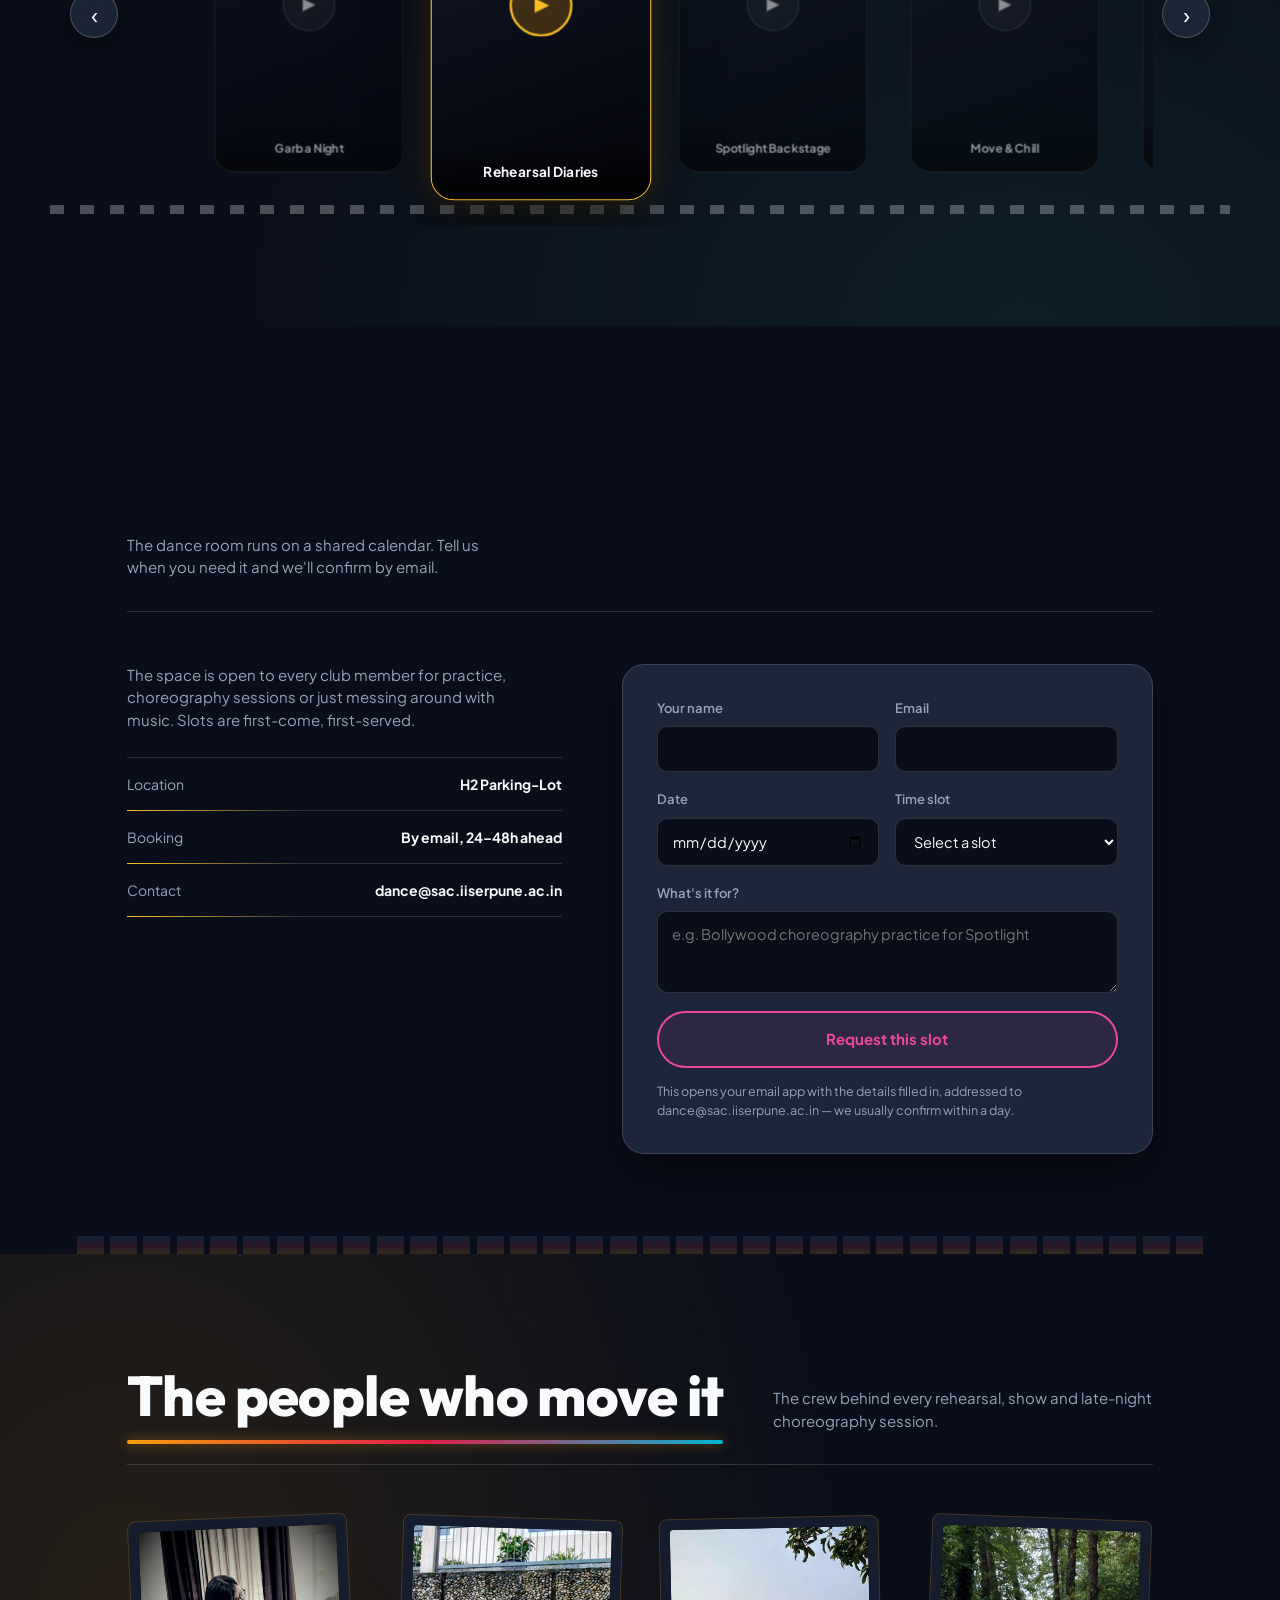
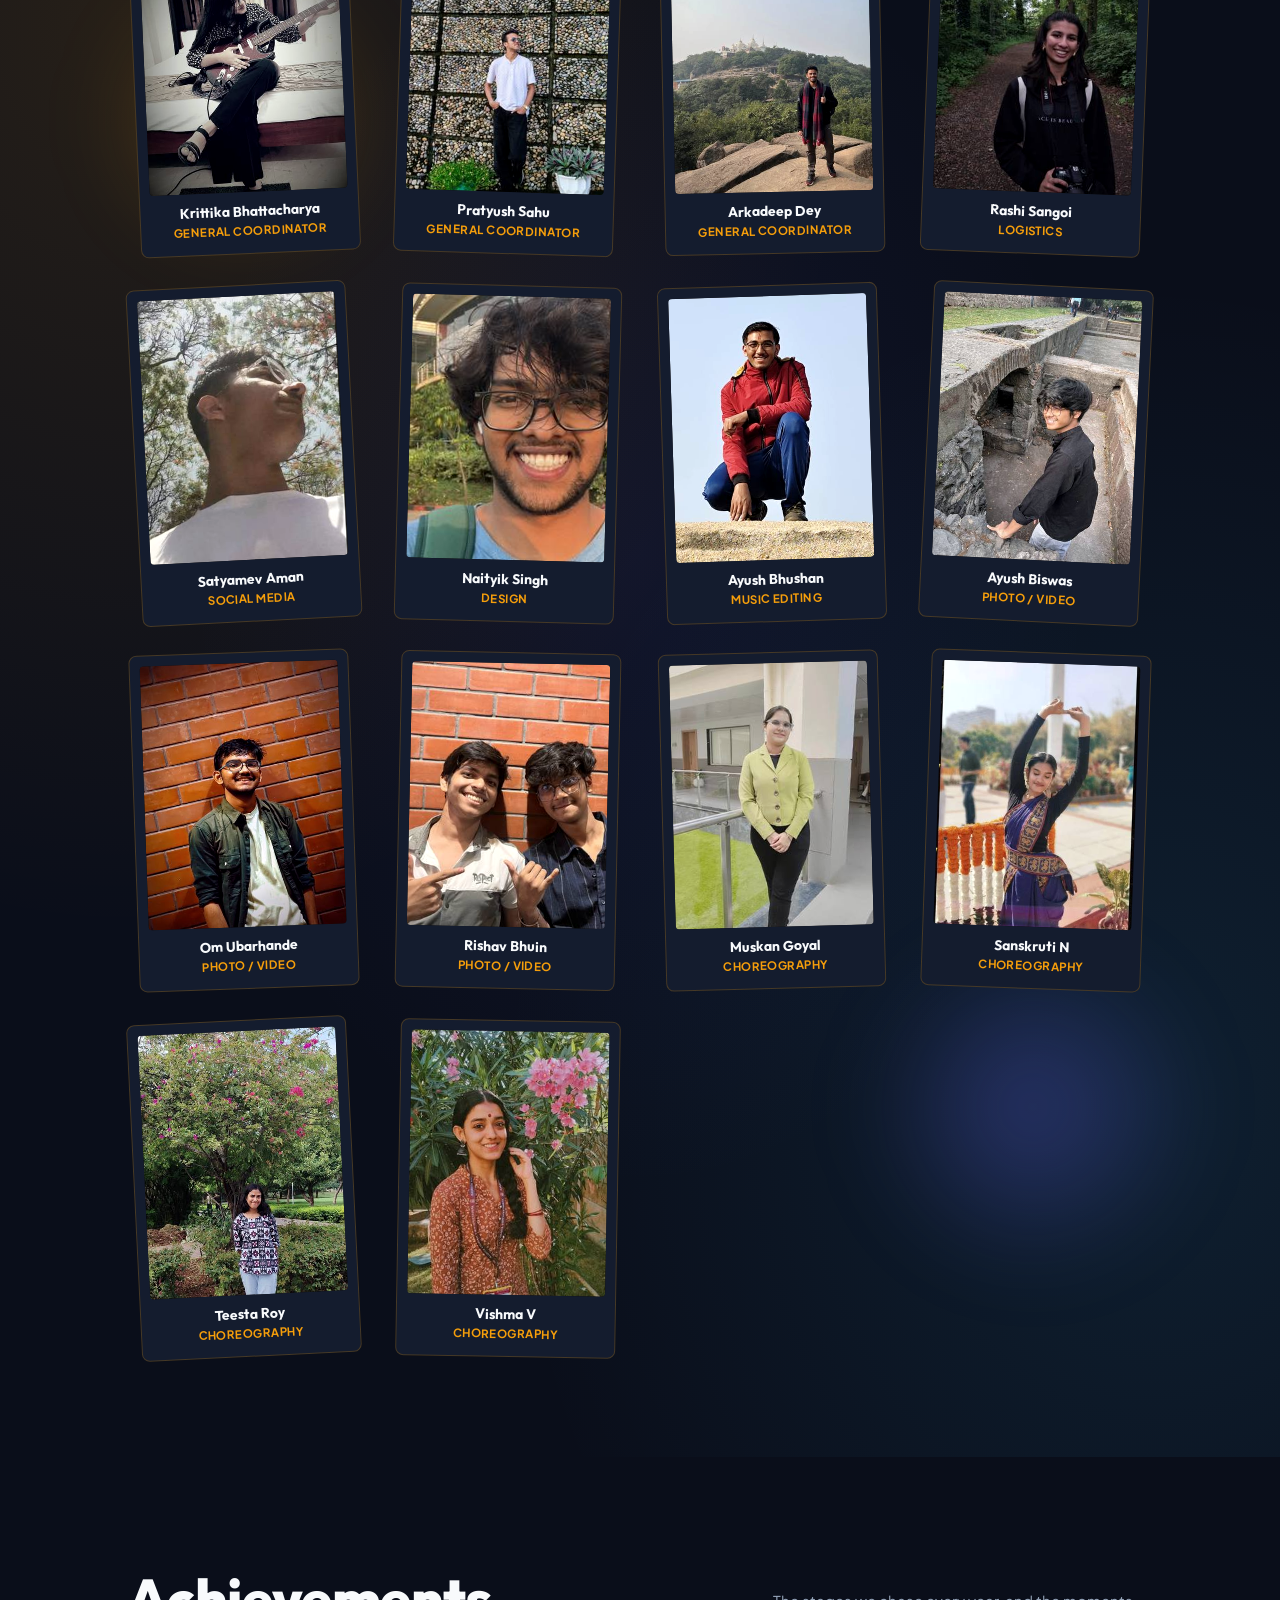
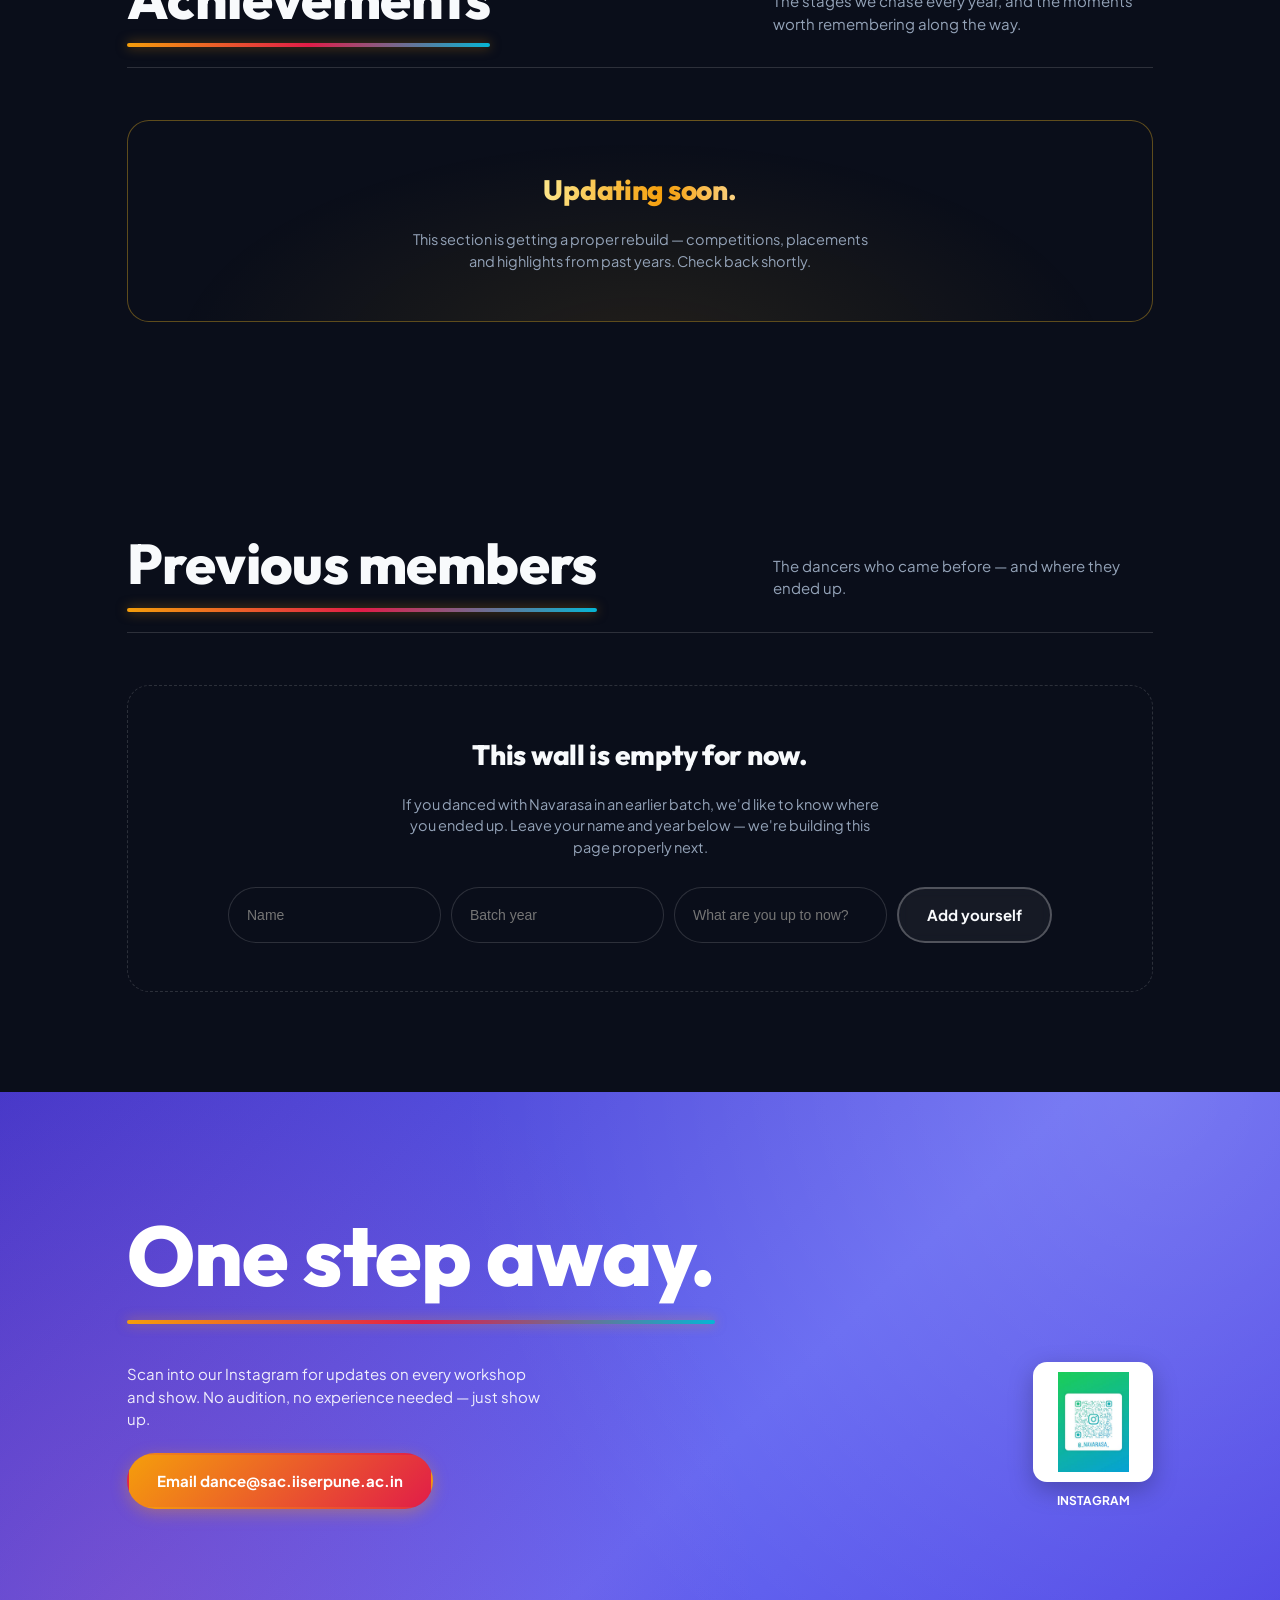
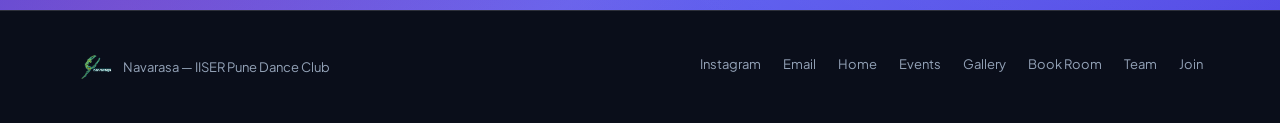
==== commit 9a2f80ed: "Update Navarasa website on 29-9-2026" ====
--- a/navarasa-site/achievements.html
+++ b/navarasa-site/achievements.html
@@ -2,66 +2,11 @@
 <html lang="en">
 <head>
 <meta charset="utf-8">
-<meta name="viewport" content="width=device-width, initial-scale=1">
 <title>Achievements — Navarasa</title>
-<meta name="description" content="The competitions Navarasa, the IISER Pune dance club, trains for and competes at.">
-<link rel="preconnect" href="https://fonts.googleapis.com">
-<link rel="preconnect" href="https://fonts.gstatic.com" crossorigin>
-<link href="https://fonts.googleapis.com/css2?family=Bricolage+Grotesque:opsz,wght@12..96,400..800&family=Permanent+Marker&family=Inter:wght@400;500;600;700&display=swap" rel="stylesheet">
-<link rel="stylesheet" href="css/style.css">
+<meta http-equiv="refresh" content="0;url=index.html#achievements">
+<script>window.location.replace("index.html#achievements");</script>
 </head>
 <body>
-
-<!-- ============ NAV ============ -->
-<div class="topbar" id="topbar">
-  <a href="index.html" class="brand"><img src="assets/logo.png" alt="Navarasa logo"></a>
-  <div class="nav-cta">
-    <a href="join.html" class="btn btn-acid" style="padding:10px 22px; font-size:13px;">Join us</a>
-    <button class="menu-btn" id="menuOpen" aria-label="Open menu">☰</button>
-  </div>
-</div>
-
-<div class="drawer" id="drawer">
-  <div class="drawer-head">
-    <a href="index.html" class="brand"><img src="assets/logo.png" alt="" style="height:30px"></a>
-    <button class="menu-btn" id="menuClose" aria-label="Close menu" style="border-color:var(--line)">✕</button>
-  </div>
-  <nav>
-    <a href="index.html" class="dl">Home</a>
-    <a href="events.html" class="dl">Events</a>
-    <a href="gallery.html" class="dl">Gallery</a>
-    <a href="booking.html" class="dl">Book the room</a>
-    <a href="team.html" class="dl">Team</a>
-    <a href="achievements.html" class="dl active">Achievements</a>
-    <a href="alumni.html" class="dl">Alumni</a>
-    <a href="join.html" class="dl" style="color:var(--acid)">Join Navarasa</a>
-  </nav>
-</div>
-
-<!-- ============ ACHIEVEMENTS ============ -->
-<section class="section" id="achievements">
-  <div class="wrap">
-    <div class="head-row">
-      <h2>Achievements</h2>
-      <p>The stages we chase every year, and the moments worth remembering along the way.</p>
-    </div>
-
-    <div class="alumni-box">
-      <h3>Updating soon.</h3>
-      <p>This page is getting a proper rebuild — competitions, placements and highlights from past years. Check back shortly.</p>
-    </div>
-  </div>
-</section>
-
-<footer>
-  <a href="index.html" class="fbrand"><img src="assets/logo.png" alt=""><span>Navarasa — IISER Pune Dance Club</span></a>
-  <div class="flinks">
-    <a href="https://instagram.com/_navarasa_" target="_blank" rel="noopener">Instagram</a>
-    <a href="mailto:dance@sac.iiserpune.ac.in">Email</a>
-    <a href="index.html">Home</a>
-  </div>
-</footer>
-
-<script src="js/script.js"></script>
+<p>Redirecting to <a href="index.html#achievements">Achievements</a>...</p>
 </body>
 </html>
